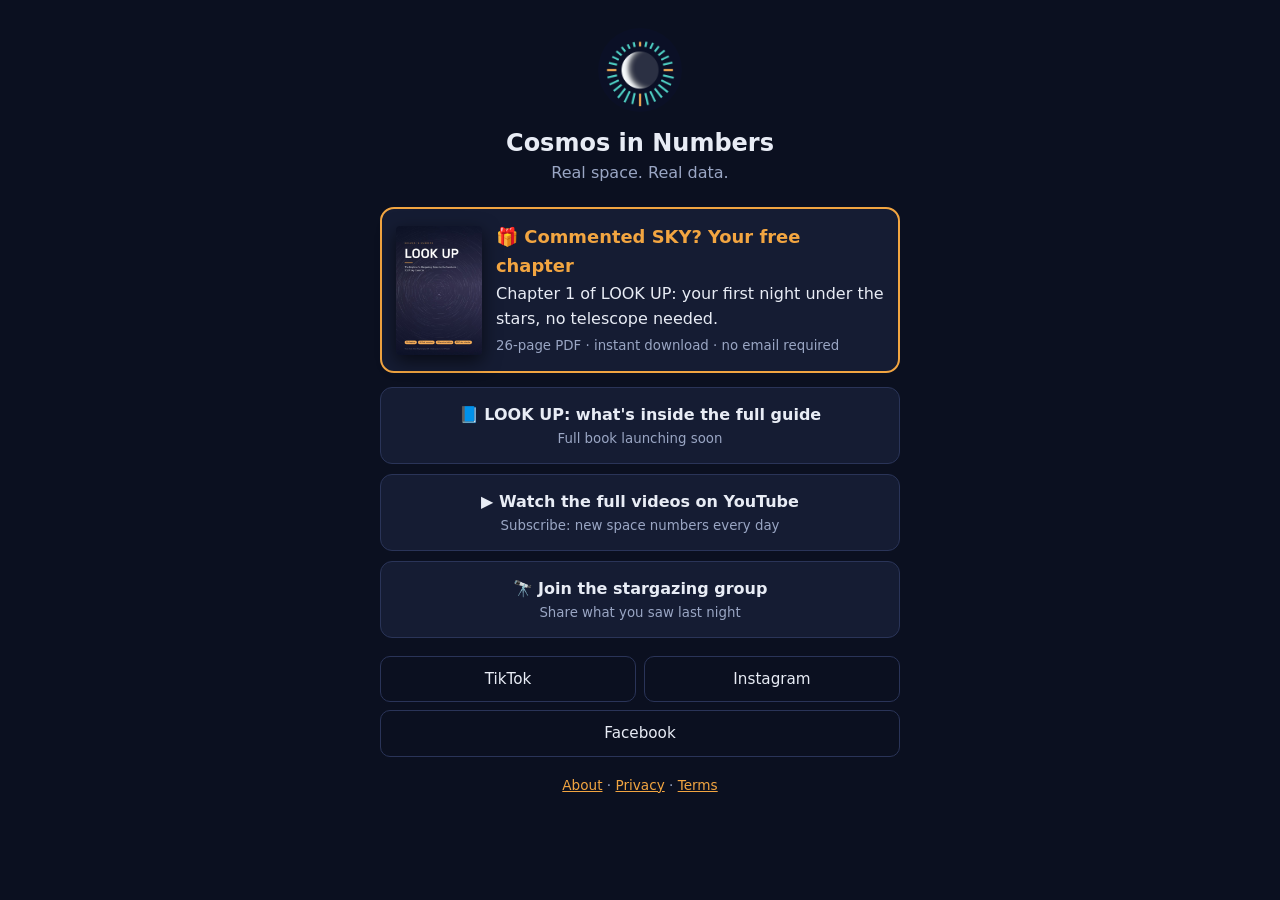
==== links.html @ c425afbd "Add links.html link-in-bio page" ====
<!doctype html><html lang="en"><head><meta charset="utf-8"><meta name="viewport" content="width=device-width,initial-scale=1">
<title>Cosmos in Numbers · Links</title>
<meta name="description" content="Free stargazing chapter, the LOOK UP guide, and every Cosmos in Numbers channel in one place.">
<meta property="og:title" content="Cosmos in Numbers · Links">
<meta property="og:description" content="Commented SKY? Your free stargazing chapter is here.">
<meta property="og:image" content="https://cosmosinnumbers.github.io/look-up-cover.jpg">
<link rel="stylesheet" href="style.css">
<style>
main{max-width:520px;text-align:center;padding-top:28px}
.av{width:84px;height:84px}
h1{margin:8px 0 2px;font-size:1.5em} .tag{margin:0 0 22px}
.hero{display:flex;gap:14px;align-items:center;text-align:left;background:#151c33;border:2px solid var(--acc);border-radius:14px;padding:14px;margin-bottom:14px;text-decoration:none;color:var(--fg)}
.hero img{width:86px;border-radius:4px;box-shadow:0 6px 18px #0009;flex:none}
.hero b{display:block;font-size:1.12em;color:var(--acc)} .hero small{color:var(--mut)}
.l{display:block;background:#151c33;border:1px solid #2a3458;border-radius:12px;padding:14px 16px;margin:10px 0;color:var(--fg);text-decoration:none;font-weight:600}
.l:hover,.hero:hover{transform:translateY(-1px);border-color:var(--acc)}
.l small{display:block;font-weight:400;color:var(--mut)}
.buy{background:var(--acc);color:#0b1020;border:0} .buy small{color:#3a2a10}
.row{display:flex;gap:8px;flex-wrap:wrap;justify-content:center;margin:18px 0}
.row a{flex:1 1 30%;min-width:96px;padding:10px 6px;border:1px solid #2a3458;border-radius:10px;text-decoration:none;color:var(--fg);font-size:.95em}
[hidden]{display:none!important}
</style></head>
<body><main>
<img class="av" src="logo.png" alt="Cosmos in Numbers logo">
<h1>Cosmos in Numbers</h1>
<p class="mut tag">Real space. Real data.</p>

<!-- 1. Free gift first: everyone who commented SKY lands here -->
<a class="hero" href="look-up-preview.pdf" download data-k="free">
  <img src="look-up-cover.jpg" alt="LOOK UP cover">
  <span><b>🎁 Commented SKY? Your free chapter</b>Chapter 1 of LOOK UP: your first night under the stars, no telescope needed.<br><small>26-page PDF · instant download · no email required</small></span>
</a>

<!-- 2. Paid product: shown as "buy" once GUMROAD is set below -->
<a class="l buy" id="buy" hidden data-k="buy">📘 Get the full LOOK UP guide<small id="buyNote">173 pages · 45 field exercises · 2027 sky calendar + 14 bonus posters</small></a>
<a class="l" id="soon" href="look-up.html" data-k="book">📘 LOOK UP: what's inside the full guide<small>Full book launching soon</small></a>

<!-- 3. Newsletter: shown once NEWSLETTER is set below -->
<a class="l" id="news" hidden data-k="news">✉️ Cosmos in Numbers Weekly<small>1 chart + 3 verified space stories every week, free</small></a>

<!-- 4. Channels -->
<a class="l" href="https://www.youtube.com/@CosmosinNumbers?sub_confirmation=1" data-k="yt">▶️ Watch the full videos on YouTube<small>Subscribe: new space numbers every day</small></a>
<a class="l" href="https://www.facebook.com/groups/1116414697646044" data-k="group">🔭 Join the stargazing group<small>Share what you saw last night</small></a>

<div class="row">
  <a href="https://www.tiktok.com/@cosmosinnumbers">TikTok</a>
  <a href="https://www.instagram.com/cosmos.innumbers/">Instagram</a>
  <a href="https://www.facebook.com/profile.php?id=61595601862434">Facebook</a>
</div>
<p class="mut" style="font-size:.85em"><a href="index.html">About</a> · <a href="privacy.html">Privacy</a> · <a href="terms.html">Terms</a></p>
</main>
<script>
// ===== Fill these when the accounts exist (Claude updates them) =====
var GUMROAD = "";      // e.g. "https://cosmosinnumbers.gumroad.com/l/lookup"
var LAUNCH_CODE = "";  // e.g. "LAUNCH9" -> shows "$9 launch price"
var NEWSLETTER = "";   // e.g. "https://cosmos-in-numbers.beehiiv.com/subscribe"
// =====================================================================
var src = (new URLSearchParams(location.search).get("src") || "direct").replace(/[^a-z0-9_-]/gi, "").slice(0, 20);
if (GUMROAD) {
  var b = document.getElementById("buy"), u = new URL(GUMROAD);
  if (LAUNCH_CODE) { u.pathname = u.pathname.replace(/\/$/, "") + "/" + LAUNCH_CODE;
    document.getElementById("buyNote").textContent = "Launch price $9 (then $14) · 173 pages · 45 field exercises · 2027 calendar + 14 posters"; }
  u.searchParams.set("referrer", src); u.searchParams.set("utm_source", src); u.searchParams.set("utm_medium", "linkinbio");
  b.href = u.toString(); b.hidden = false;
  document.getElementById("soon").hidden = true;
}
if (NEWSLETTER) { var n = document.getElementById("news"), v = new URL(NEWSLETTER);
  v.searchParams.set("utm_source", src); n.href = v.toString(); n.hidden = false; }
</script>
</body></html>
---- style.css ----
:root{--bg:#0b1020;--fg:#e8ecf5;--mut:#9aa6c4;--acc:#f2a541}
body{margin:0;background:var(--bg);color:var(--fg);font:16px/1.6 system-ui,Segoe UI,Arial,sans-serif}
main{max-width:760px;margin:0 auto;padding:40px 16px}
a{color:var(--acc)} h1,h2{line-height:1.25} .mut{color:var(--mut)} img{border-radius:50%}
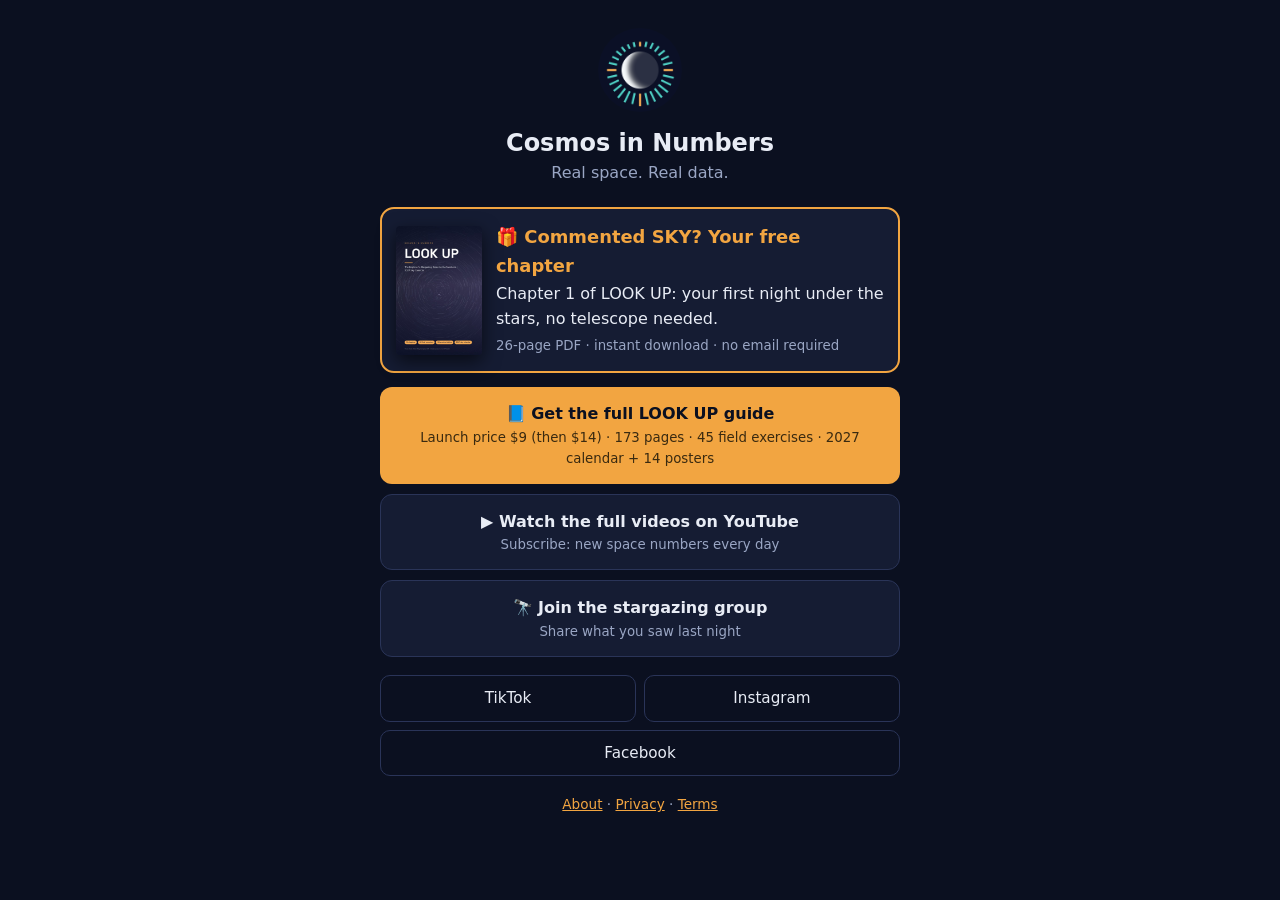
==== commit 1f04cb8f: "Add files via upload" ====
--- a/links.html
+++ b/links.html
@@ -51,8 +51,8 @@
 </main>
 <script>
 // ===== Fill these when the accounts exist (Claude updates them) =====
-var GUMROAD = "";      // e.g. "https://cosmosinnumbers.gumroad.com/l/lookup"
-var LAUNCH_CODE = "";  // e.g. "LAUNCH9" -> shows "$9 launch price"
+var GUMROAD = "https://cosmosinnumbers.gumroad.com/l/look-up";      // e.g. "https://cosmosinnumbers.gumroad.com/l/lookup"
+var LAUNCH_CODE = "LAUNCH9";  // e.g. "LAUNCH9" -> shows "$9 launch price"
 var NEWSLETTER = "";   // e.g. "https://cosmos-in-numbers.beehiiv.com/subscribe"
 // =====================================================================
 var src = (new URLSearchParams(location.search).get("src") || "direct").replace(/[^a-z0-9_-]/gi, "").slice(0, 20);
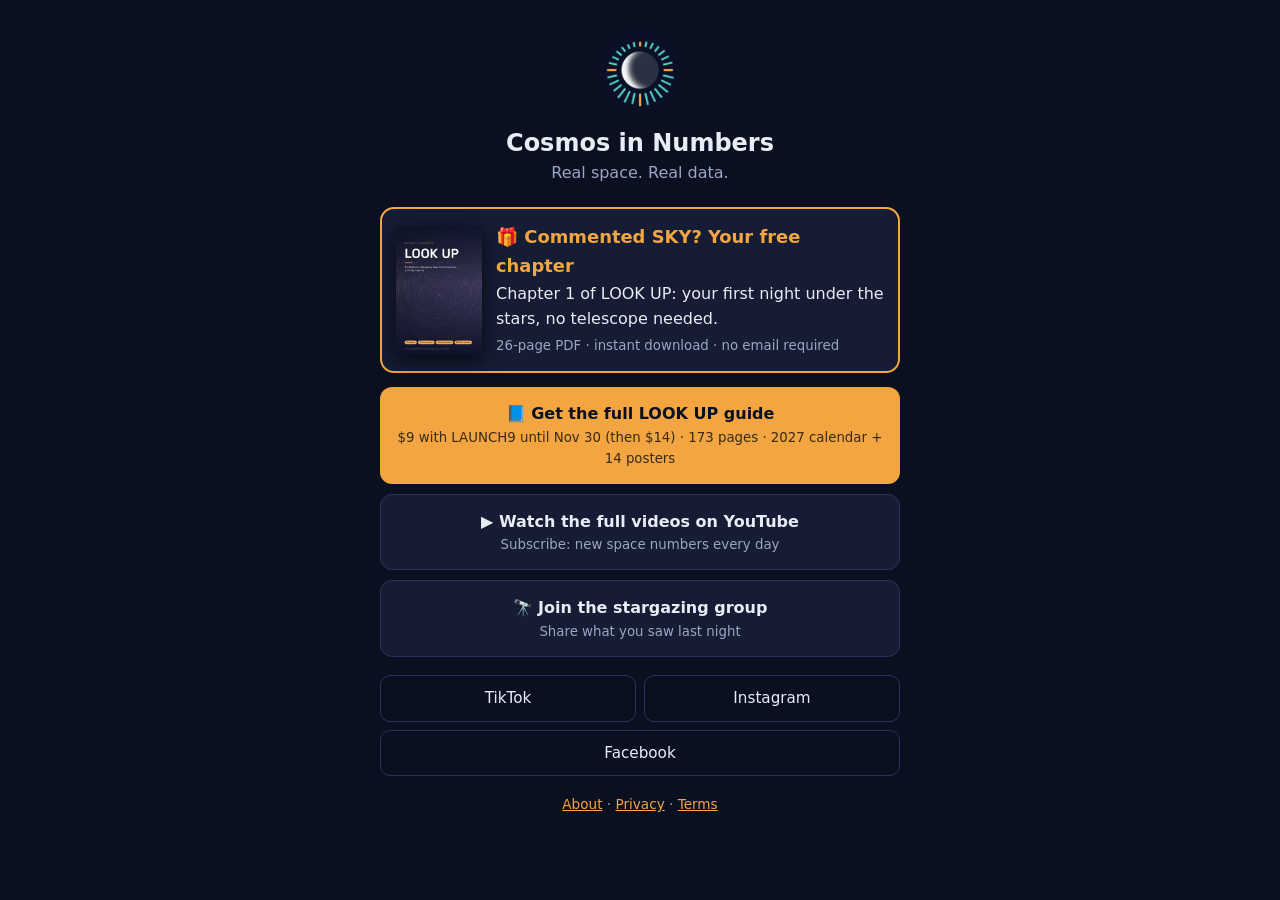
==== commit 9655cf39: "LOOK UP sales page: launch price, countdown, FAQ; fix exercise count" ====
--- a/links.html
+++ b/links.html
@@ -32,7 +32,7 @@
 </a>
 
 <!-- 2. Paid product: shown as "buy" once GUMROAD is set below -->
-<a class="l buy" id="buy" hidden data-k="buy">📘 Get the full LOOK UP guide<small id="buyNote">173 pages · 45 field exercises · 2027 sky calendar + 14 bonus posters</small></a>
+<a class="l buy" id="buy" hidden data-k="buy">📘 Get the full LOOK UP guide<small id="buyNote">173 pages · 30+ outdoor exercises · 2027 sky calendar + 14 bonus posters</small></a>
 <a class="l" id="soon" href="look-up.html" data-k="book">📘 LOOK UP: what's inside the full guide<small>Full book launching soon</small></a>
 
 <!-- 3. Newsletter: shown once NEWSLETTER is set below -->
@@ -59,7 +59,7 @@
 if (GUMROAD) {
   var b = document.getElementById("buy"), u = new URL(GUMROAD);
   if (LAUNCH_CODE) { u.pathname = u.pathname.replace(/\/$/, "") + "/" + LAUNCH_CODE;
-    document.getElementById("buyNote").textContent = "Launch price $9 (then $14) · 173 pages · 45 field exercises · 2027 calendar + 14 posters"; }
+    document.getElementById("buyNote").textContent = "$9 with LAUNCH9 until Nov 30 (then $14) · 173 pages · 2027 calendar + 14 posters"; }
   u.searchParams.set("referrer", src); u.searchParams.set("utm_source", src); u.searchParams.set("utm_medium", "linkinbio");
   b.href = u.toString(); b.hidden = false;
   document.getElementById("soon").hidden = true;
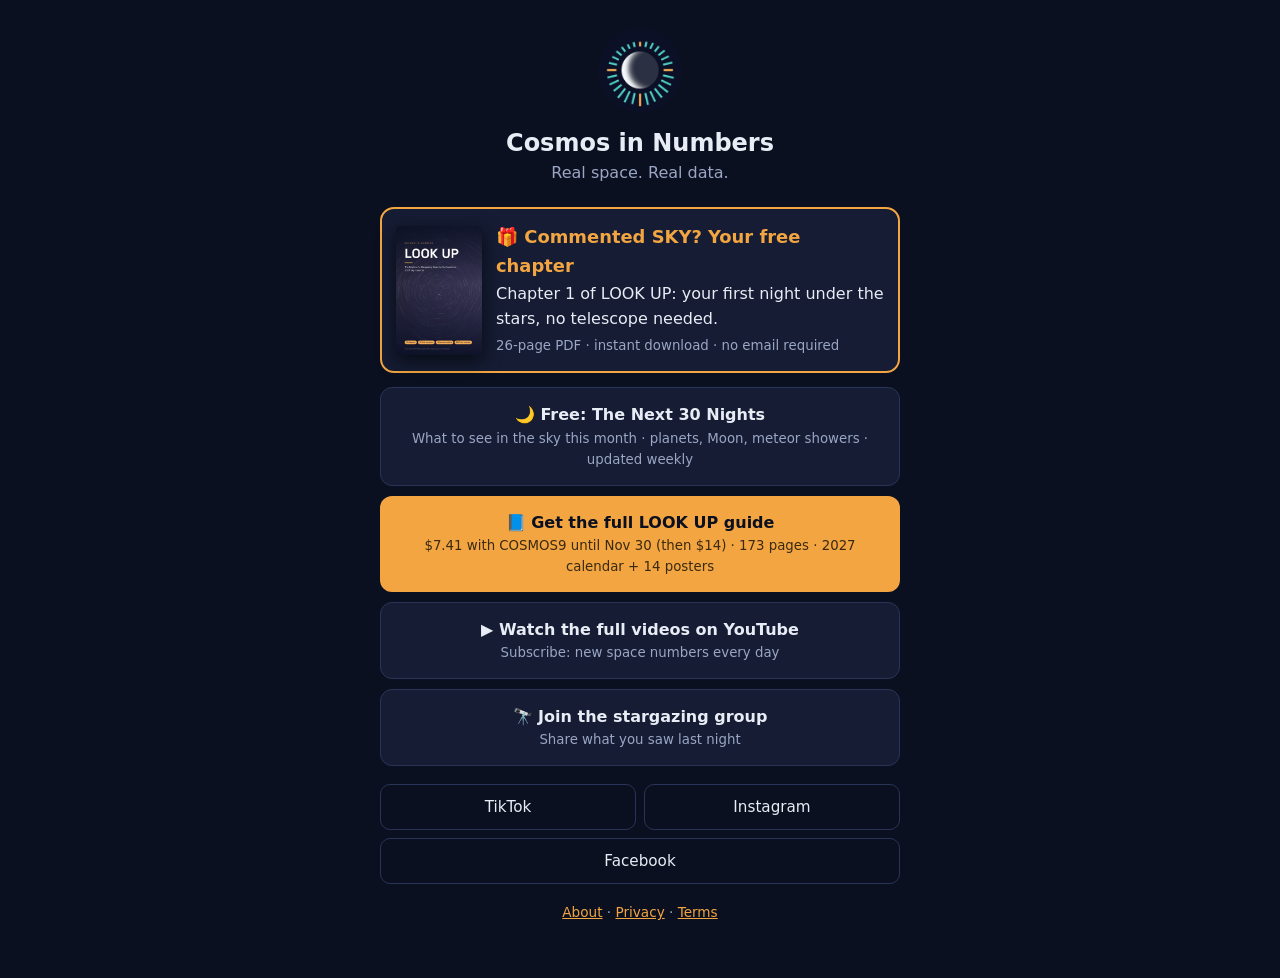
==== commit 2ef4a39f: "site: links.html in line with the store (COSMOS9, free sky calendar, tick boxes)" ====
--- a/links.html
+++ b/links.html
@@ -31,8 +31,10 @@
   <span><b>🎁 Commented SKY? Your free chapter</b>Chapter 1 of LOOK UP: your first night under the stars, no telescope needed.<br><small>26-page PDF · instant download · no email required</small></span>
 </a>
 
+<a class="l" href="https://gum.co/u/uuqdh665" data-k="sky">🌙 Free: The Next 30 Nights<small>What to see in the sky this month · planets, Moon, meteor showers · updated weekly</small></a>
+
 <!-- 2. Paid product: shown as "buy" once GUMROAD is set below -->
-<a class="l buy" id="buy" hidden data-k="buy">📘 Get the full LOOK UP guide<small id="buyNote">173 pages · 30+ outdoor exercises · 2027 sky calendar + 14 bonus posters</small></a>
+<a class="l buy" id="buy" hidden data-k="buy">📘 Get the full LOOK UP guide<small id="buyNote">173 pages · 45 outdoor exercises · 2027 sky calendar + 14 bonus posters</small></a>
 <a class="l" id="soon" href="look-up.html" data-k="book">📘 LOOK UP: what's inside the full guide<small>Full book launching soon</small></a>
 
 <!-- 3. Newsletter: shown once NEWSLETTER is set below -->
@@ -52,14 +54,14 @@
 <script>
 // ===== Fill these when the accounts exist (Claude updates them) =====
 var GUMROAD = "https://cosmosinnumbers.gumroad.com/l/look-up";      // e.g. "https://cosmosinnumbers.gumroad.com/l/lookup"
-var LAUNCH_CODE = "LAUNCH9";  // e.g. "LAUNCH9" -> shows "$9 launch price"
+var LAUNCH_CODE = "COSMOS9";  // e.g. "COSMOS9" -> shows "$7.41 launch price"
 var NEWSLETTER = "";   // e.g. "https://cosmos-in-numbers.beehiiv.com/subscribe"
 // =====================================================================
 var src = (new URLSearchParams(location.search).get("src") || "direct").replace(/[^a-z0-9_-]/gi, "").slice(0, 20);
 if (GUMROAD) {
   var b = document.getElementById("buy"), u = new URL(GUMROAD);
   if (LAUNCH_CODE) { u.pathname = u.pathname.replace(/\/$/, "") + "/" + LAUNCH_CODE;
-    document.getElementById("buyNote").textContent = "$9 with LAUNCH9 until Nov 30 (then $14) · 173 pages · 2027 calendar + 14 posters"; }
+    document.getElementById("buyNote").textContent = "$7.41 with COSMOS9 until Nov 30 (then $14) · 173 pages · 2027 calendar + 14 posters"; }
   u.searchParams.set("referrer", src); u.searchParams.set("utm_source", src); u.searchParams.set("utm_medium", "linkinbio");
   b.href = u.toString(); b.hidden = false;
   document.getElementById("soon").hidden = true;
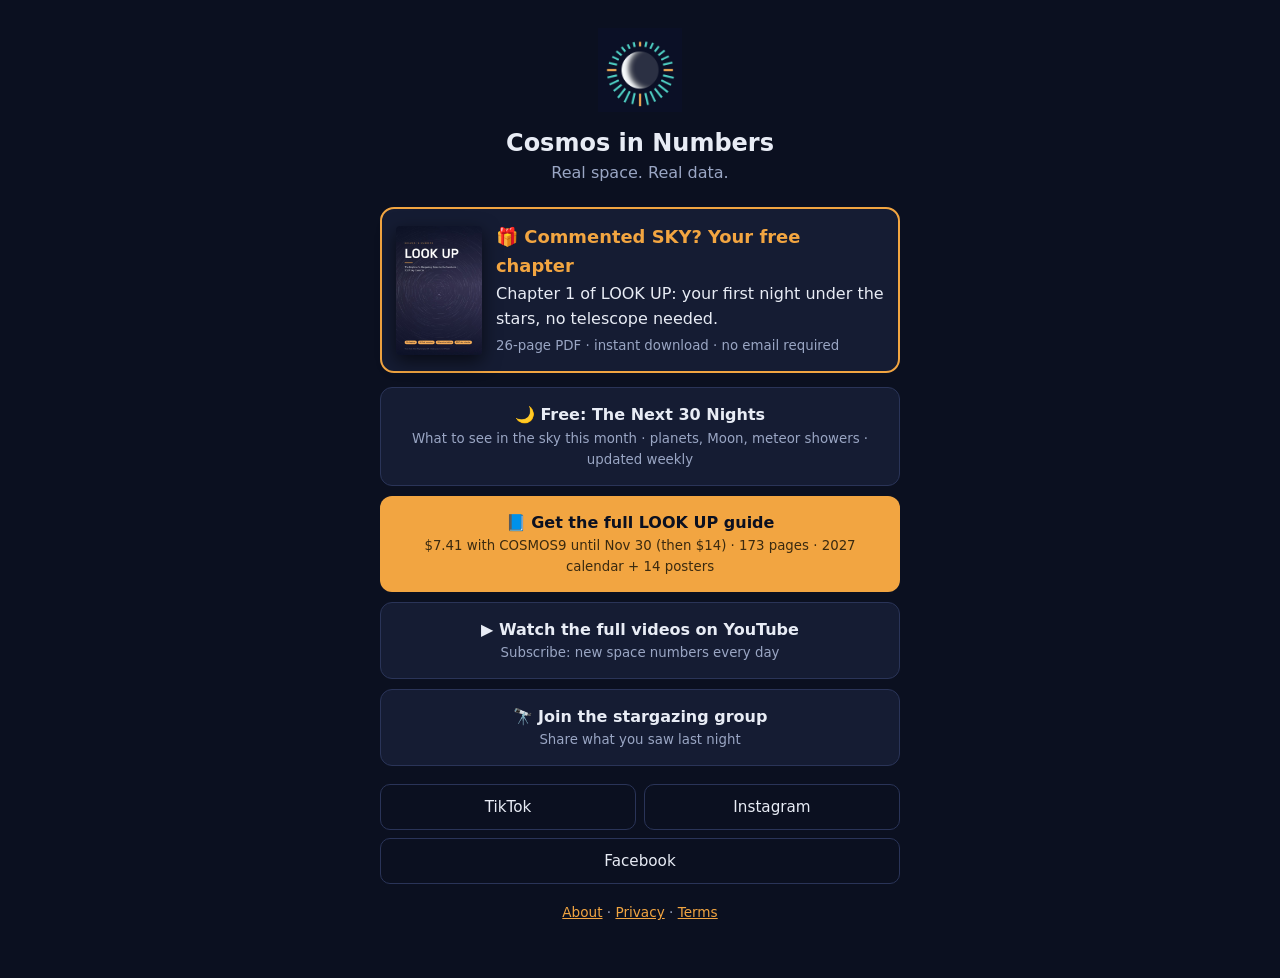
==== commit deb3dc7d: "Sito: homepage completa, favicon uguale all'icona dell'app, navigazione (rifiuto revisione TikTok) C" ====
--- a/links.html
+++ b/links.html
@@ -4,7 +4,7 @@
 <meta property="og:title" content="Cosmos in Numbers · Links">
 <meta property="og:description" content="Commented SKY? Your free stargazing chapter is here.">
 <meta property="og:image" content="https://cosmosinnumbers.github.io/look-up-cover.jpg">
-<link rel="stylesheet" href="style.css">
+<link rel="icon" type="image/png" sizes="800x800" href="logo.png"><link rel="apple-touch-icon" href="logo.png"><link rel="stylesheet" href="style.css">
 <style>
 main{max-width:520px;text-align:center;padding-top:28px}
 .av{width:84px;height:84px}
--- a/style.css
+++ b/style.css
@@ -1,4 +1,12 @@
 :root{--bg:#0b1020;--fg:#e8ecf5;--mut:#9aa6c4;--acc:#f2a541}
 body{margin:0;background:var(--bg);color:var(--fg);font:16px/1.6 system-ui,Segoe UI,Arial,sans-serif}
 main{max-width:760px;margin:0 auto;padding:40px 16px}
-a{color:var(--acc)} h1,h2{line-height:1.25} .mut{color:var(--mut)} img{border-radius:50%}
+a{color:var(--acc)} h1,h2{line-height:1.25} .mut{color:var(--mut)} img{border-radius:0}
+nav.top{display:flex;flex-wrap:wrap;gap:6px 18px;align-items:center;margin:0 0 28px;padding-bottom:14px;border-bottom:1px solid #2a3458}
+nav.top a{text-decoration:none;font-weight:600} nav.top .brand{display:flex;align-items:center;gap:10px;color:var(--fg);margin-right:auto}
+nav.top .brand img{width:36px;height:36px}
+.hero-home{display:flex;gap:22px;align-items:center;flex-wrap:wrap;margin-bottom:8px}.hero-home img{width:120px;height:120px;flex:none}
+.cards{display:grid;grid-template-columns:repeat(auto-fit,minmax(220px,1fr));gap:12px;margin:14px 0}
+.card{background:#151c33;border:1px solid #2a3458;border-radius:12px;padding:14px 16px}.card h3{margin:0 0 6px;font-size:1.05em}.card p{margin:0}
+.btn{display:inline-block;background:var(--acc);color:#0b1020;font-weight:700;padding:11px 20px;border-radius:8px;text-decoration:none;margin:6px 8px 6px 0}
+footer{margin-top:40px;padding-top:16px;border-top:1px solid #2a3458;font-size:.92em}
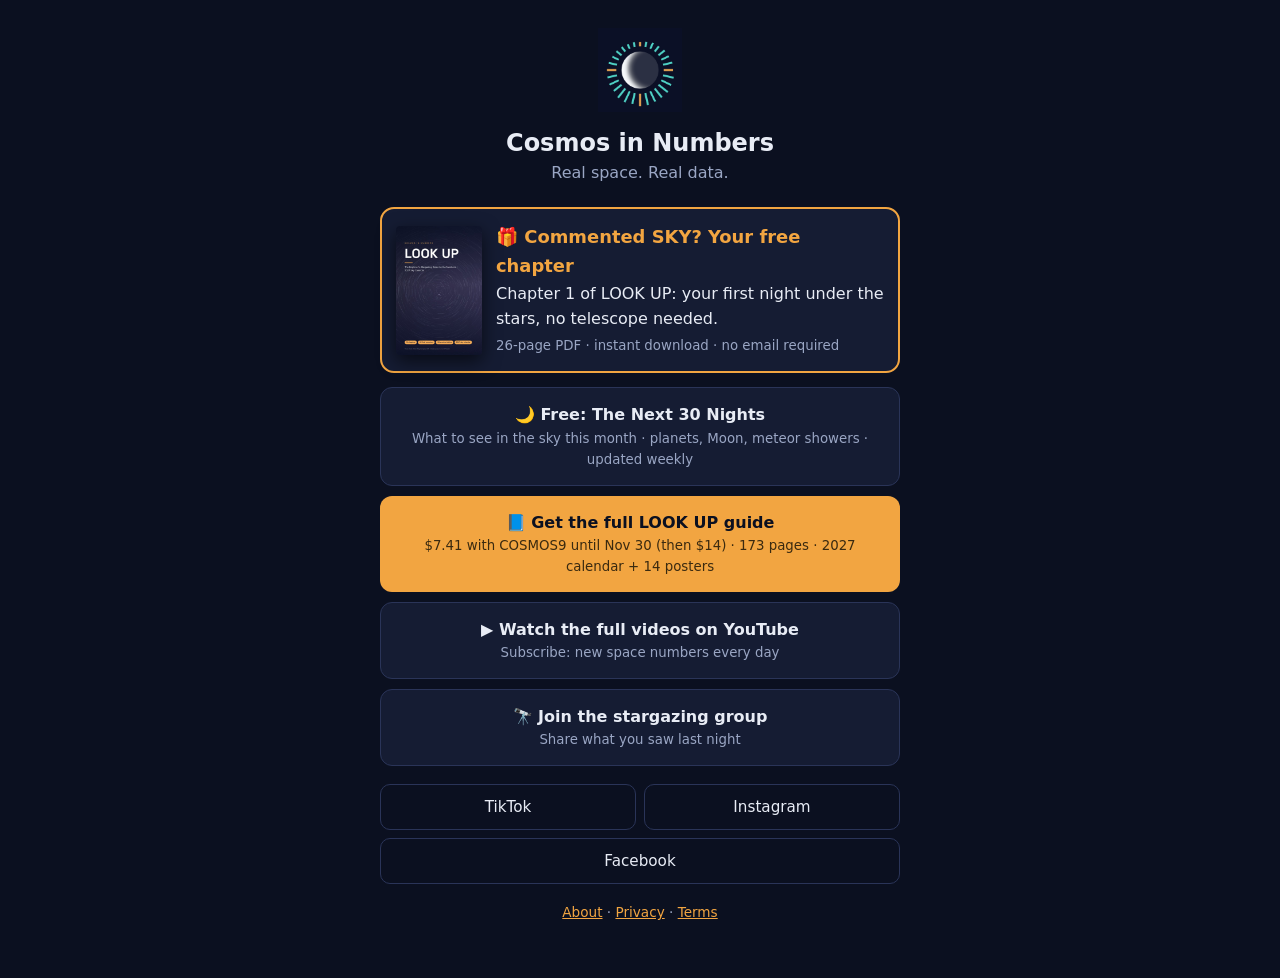
==== commit 5907d309: "logo.png a 1024x1024 (formato richiesto da TikTok per l'icona dell'app) Co-Authored-By: Claude Sonne" ====
--- a/links.html
+++ b/links.html
@@ -4,7 +4,7 @@
 <meta property="og:title" content="Cosmos in Numbers · Links">
 <meta property="og:description" content="Commented SKY? Your free stargazing chapter is here.">
 <meta property="og:image" content="https://cosmosinnumbers.github.io/look-up-cover.jpg">
-<link rel="icon" type="image/png" sizes="800x800" href="logo.png"><link rel="apple-touch-icon" href="logo.png"><link rel="stylesheet" href="style.css">
+<link rel="icon" type="image/png" sizes="1024x1024" href="logo.png"><link rel="apple-touch-icon" href="logo.png"><link rel="stylesheet" href="style.css">
 <style>
 main{max-width:520px;text-align:center;padding-top:28px}
 .av{width:84px;height:84px}
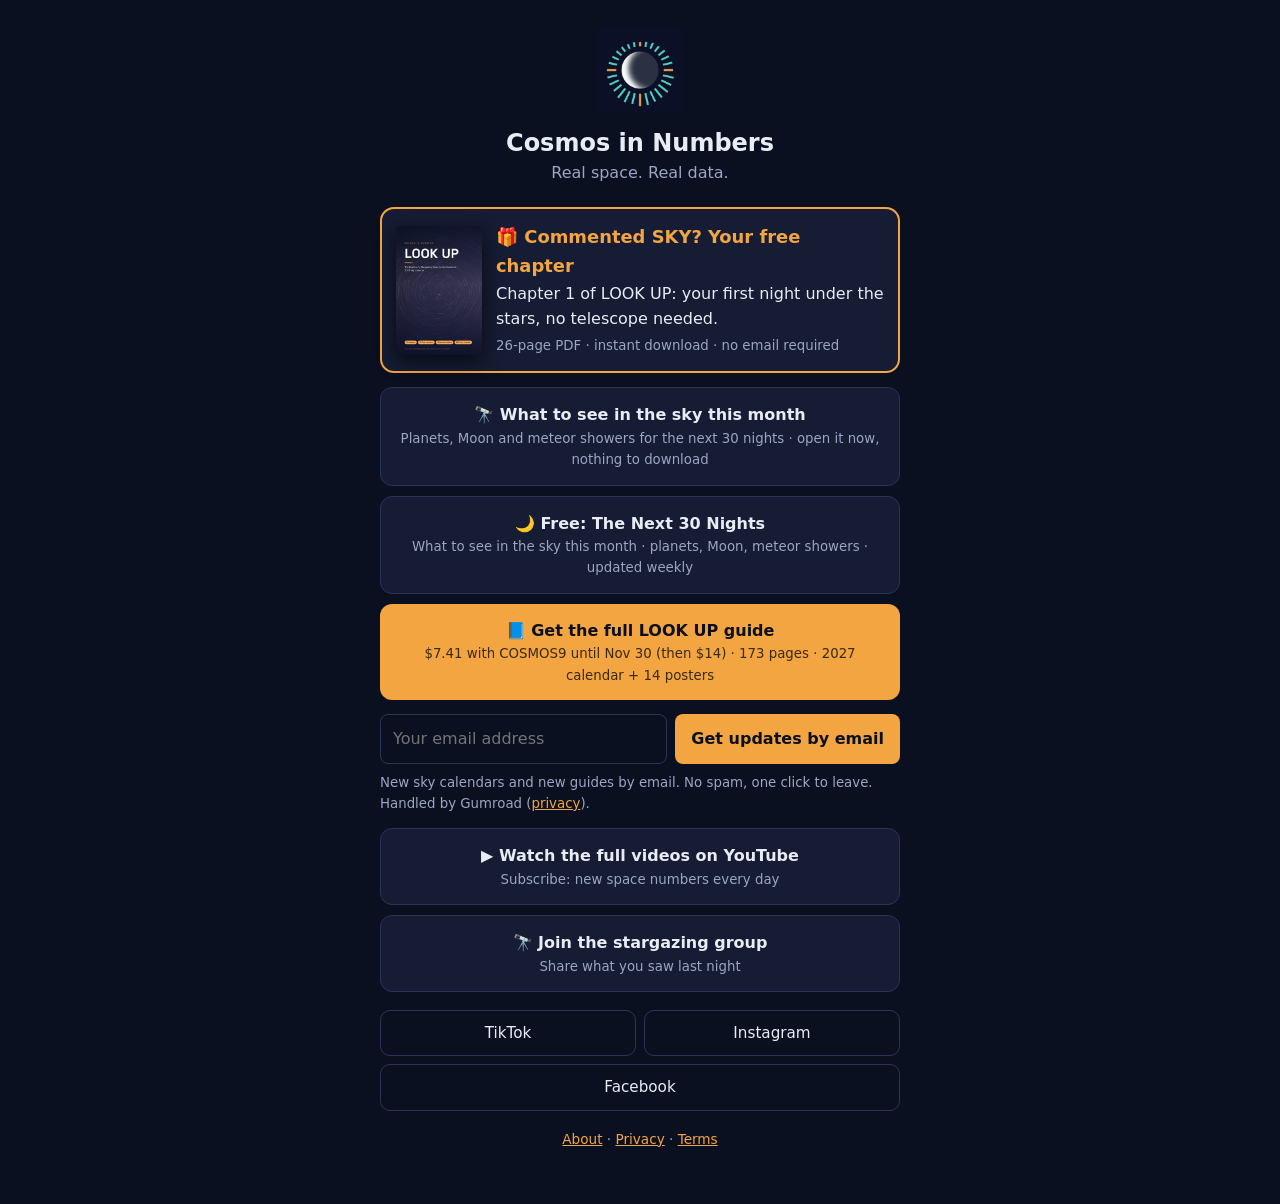
==== commit 335130c4: "site: links.html in line with the store (sky page, email form, links)" ====
--- a/links.html
+++ b/links.html
@@ -18,6 +18,7 @@
 .buy{background:var(--acc);color:#0b1020;border:0} .buy small{color:#3a2a10}
 .row{display:flex;gap:8px;flex-wrap:wrap;justify-content:center;margin:18px 0}
 .row a{flex:1 1 30%;min-width:96px;padding:10px 6px;border:1px solid #2a3458;border-radius:10px;text-decoration:none;color:var(--fg);font-size:.95em}
+.follow{display:flex;flex-wrap:wrap;gap:8px;margin:14px 0;text-align:left}.follow input[type=email]{flex:1 1 200px;padding:11px 12px;border-radius:8px;border:1px solid #2a3458;background:#0b1020;color:var(--fg);font:inherit}.follow button{background:var(--acc);color:#0b1020;font:inherit;font-weight:700;padding:11px 16px;border:0;border-radius:8px;cursor:pointer}.follow small{flex-basis:100%;color:var(--mut)}
 [hidden]{display:none!important}
 </style></head>
 <body><main>
@@ -31,6 +32,7 @@
   <span><b>🎁 Commented SKY? Your free chapter</b>Chapter 1 of LOOK UP: your first night under the stars, no telescope needed.<br><small>26-page PDF · instant download · no email required</small></span>
 </a>
 
+<a class="l" href="sky.html" data-k="skypage">🔭 What to see in the sky this month<small>Planets, Moon and meteor showers for the next 30 nights · open it now, nothing to download</small></a>
 <a class="l" href="https://gum.co/u/uuqdh665" data-k="sky">🌙 Free: The Next 30 Nights<small>What to see in the sky this month · planets, Moon, meteor showers · updated weekly</small></a>
 
 <!-- 2. Paid product: shown as "buy" once GUMROAD is set below -->
@@ -39,6 +41,8 @@
 
 <!-- 3. Newsletter: shown once NEWSLETTER is set below -->
 <a class="l" id="news" hidden data-k="news">✉️ Cosmos in Numbers Weekly<small>1 chart + 3 verified space stories every week, free</small></a>
+
+<form class="follow" action="https://app.gumroad.com/follow_from_embed_form" method="post"><input type="hidden" name="seller_id" value="5208571117217"><input type="email" name="email" required placeholder="Your email address" aria-label="Your email address"><button type="submit">Get updates by email</button><small>New sky calendars and new guides by email. No spam, one click to leave. Handled by Gumroad (<a href="privacy.html">privacy</a>).</small></form>
 
 <!-- 4. Channels -->
 <a class="l" href="https://www.youtube.com/@CosmosinNumbers?sub_confirmation=1" data-k="yt">▶️ Watch the full videos on YouTube<small>Subscribe: new space numbers every day</small></a>
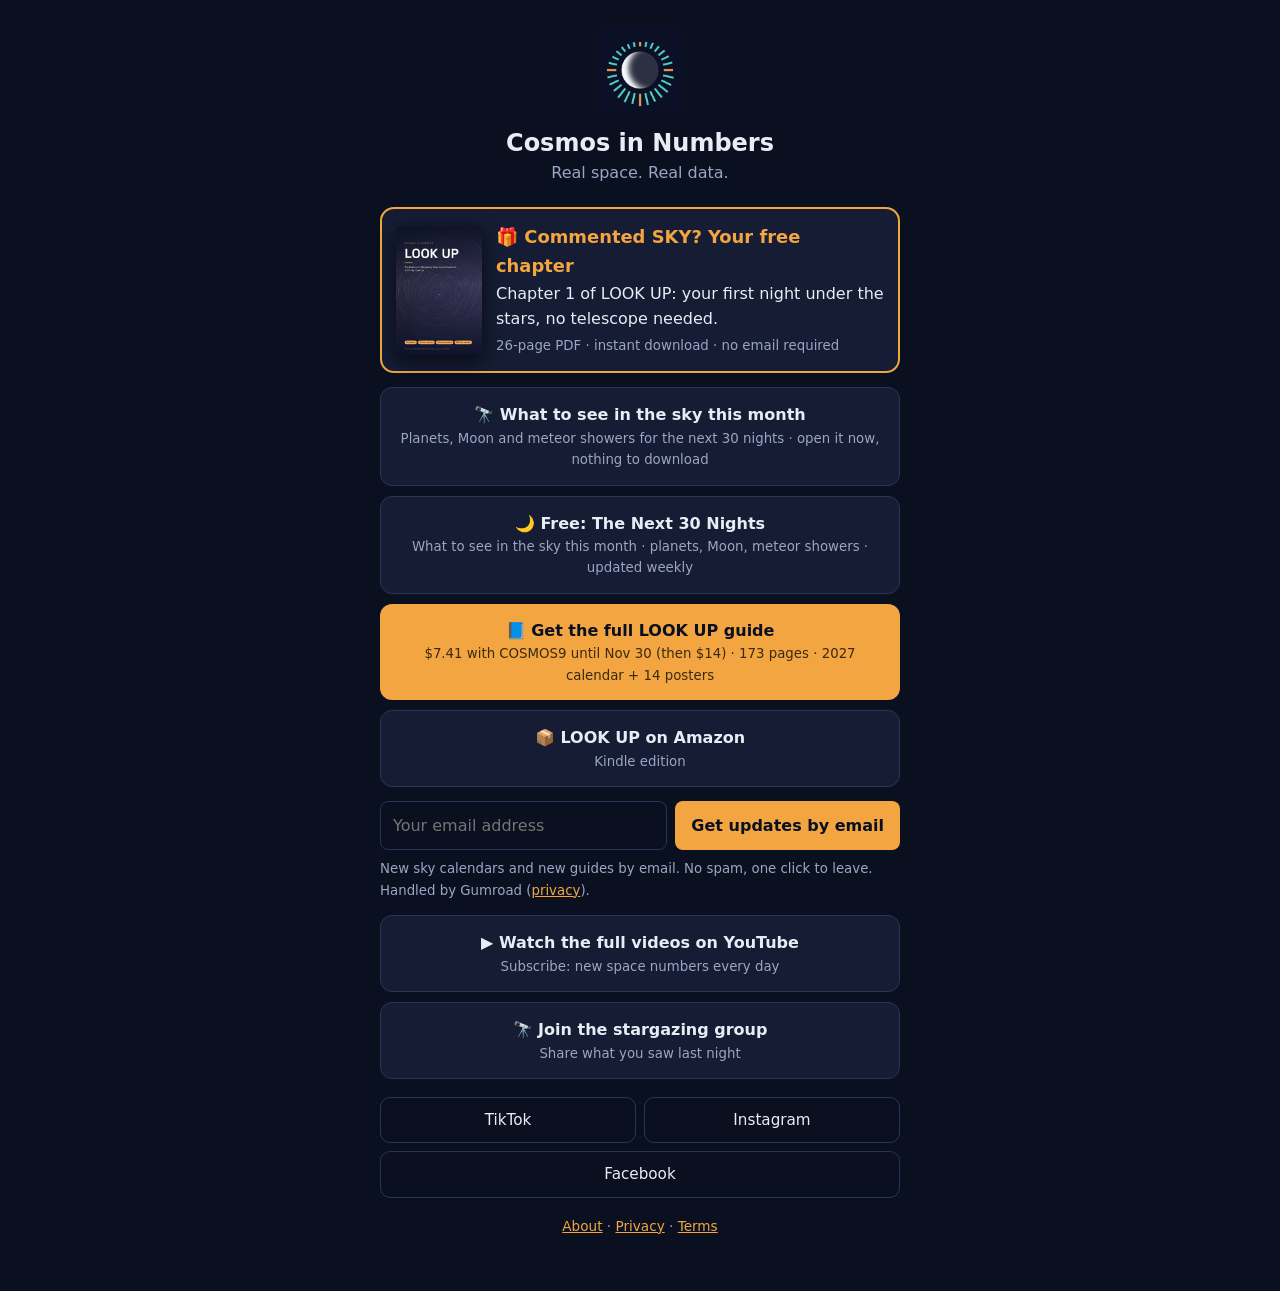
==== commit 3dca7832: "site: links.html in line with the store (sky page, email form, links)" ====
--- a/links.html
+++ b/links.html
@@ -39,6 +39,8 @@
 <a class="l buy" id="buy" hidden data-k="buy">📘 Get the full LOOK UP guide<small id="buyNote">173 pages · 45 outdoor exercises · 2027 sky calendar + 14 bonus posters</small></a>
 <a class="l" id="soon" href="look-up.html" data-k="book">📘 LOOK UP: what's inside the full guide<small>Full book launching soon</small></a>
 
+<a class="l" href="https://www.amazon.com/dp/B0HRW2BJX3" data-k="amazon">📦 LOOK UP on Amazon<small>Kindle edition</small></a>
+
 <!-- 3. Newsletter: shown once NEWSLETTER is set below -->
 <a class="l" id="news" hidden data-k="news">✉️ Cosmos in Numbers Weekly<small>1 chart + 3 verified space stories every week, free</small></a>
 
